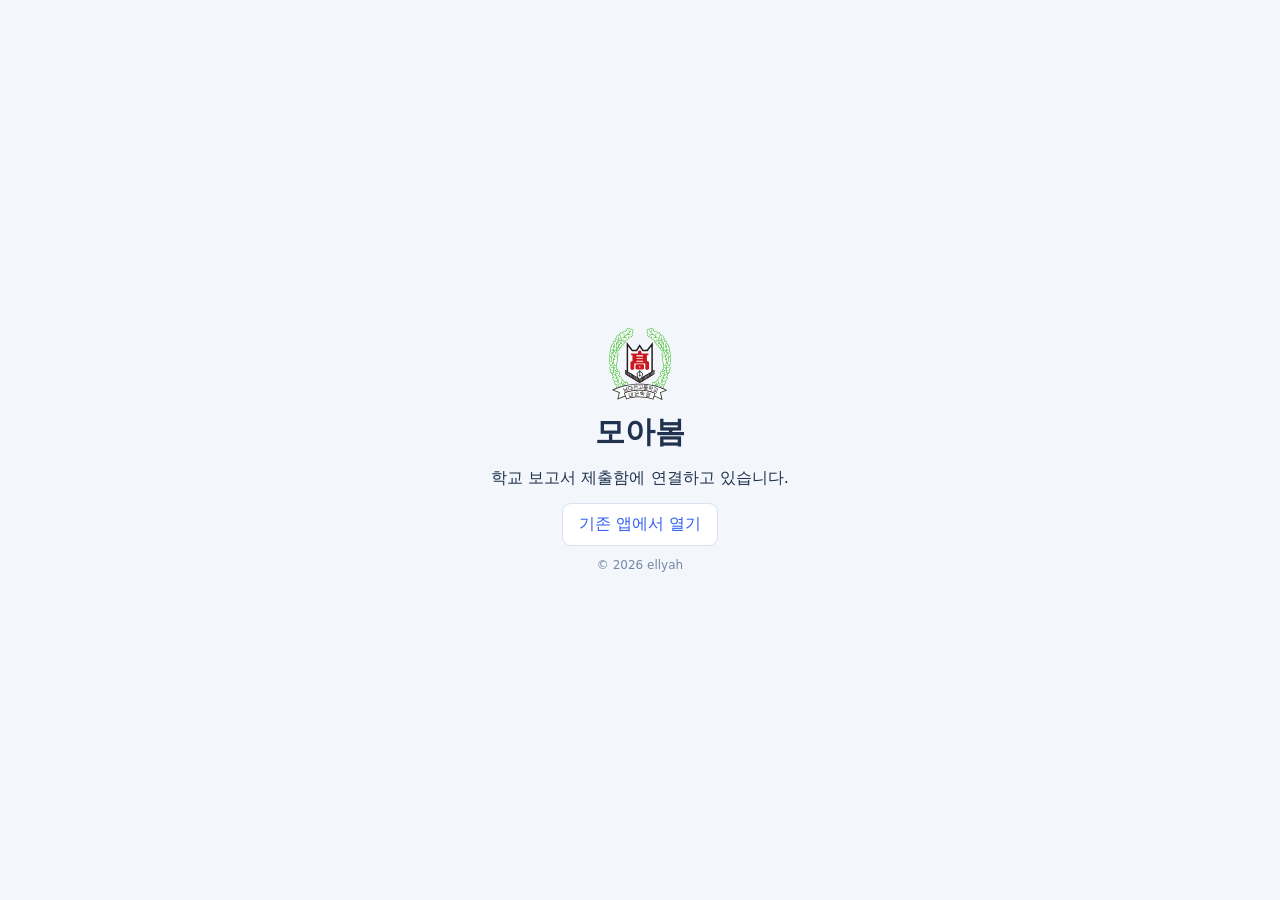
==== index.html @ 38ab5a9f "Add Moabom GitHub Pages launcher with guarded Google app embedding" ====
<!doctype html>
<html lang="ko"><head><meta charset="utf-8"><meta name="viewport" content="width=device-width,initial-scale=1,viewport-fit=cover"><meta name="referrer" content="no-referrer"><meta http-equiv="Content-Security-Policy" content="default-src 'none'; script-src 'self'; style-src 'self'; img-src 'self'; frame-src https://script.google.com https://*.googleusercontent.com https://accounts.google.com; connect-src 'none'; base-uri 'none'; form-action 'none'; object-src 'none'"><title>모아봄 | 학교 보고서 제출함</title><link rel="icon" href="school-logo.svg" type="image/svg+xml"><link rel="stylesheet" href="pages.css"><script src="pages.js" defer></script></head>
<body><section id="loading" aria-live="polite"><img src="school-logo.svg" alt="남대전고등학교" width="64" height="72"><h1>모아봄</h1><p id="status">학교 보고서 제출함에 연결하고 있습니다.</p><p id="fallback" hidden>연결이 늦거나 브라우저에서 차단된 경우 기존 앱을 열어 주세요.</p><a id="direct" href="https://script.google.com/macros/s/AKfycbwNx-tav4ugldAqagWKFkDG95o9bsc81qoh_vr4iOrEs1RVWPEumuZxIBYTlrE2ebY/exec" target="_blank" rel="noopener noreferrer">기존 앱에서 열기</a><button id="retry" type="button" hidden>다시 연결</button><small>© 2026 ellyah</small></section><iframe id="moabom" title="모아봄 학교 보고서 제출함" referrerpolicy="no-referrer" sandbox="allow-scripts allow-same-origin allow-forms allow-downloads allow-modals allow-popups allow-popups-to-escape-sandbox allow-top-navigation-by-user-activation" allow="fullscreen" hidden></iframe><noscript>JavaScript를 켜거나 기존 모아봄 앱 주소로 접속하세요.</noscript></body></html>
---- pages.css ----
html,body{margin:0;width:100%;height:100%;background:#f3f6fb;color:#20324e;font-family:system-ui,"Malgun Gothic",sans-serif}body{overflow:hidden}iframe{display:block;border:0;position:fixed;inset:0;width:100%;height:100vh;height:100dvh;background:white}iframe[hidden],[hidden]{display:none!important}#loading{position:fixed;inset:0;display:flex;flex-direction:column;align-items:center;justify-content:center;text-align:center;padding:24px;gap:12px}h1,p{margin:0}h1{font-size:30px}p{line-height:1.6;max-width:440px}a,button{display:inline-block;border:1px solid #d8e1f0;border-radius:9px;padding:10px 16px;background:white;color:#315ff4;font:inherit;text-decoration:none;cursor:pointer}small{color:#7588a5;font-size:12px}img{object-fit:contain}
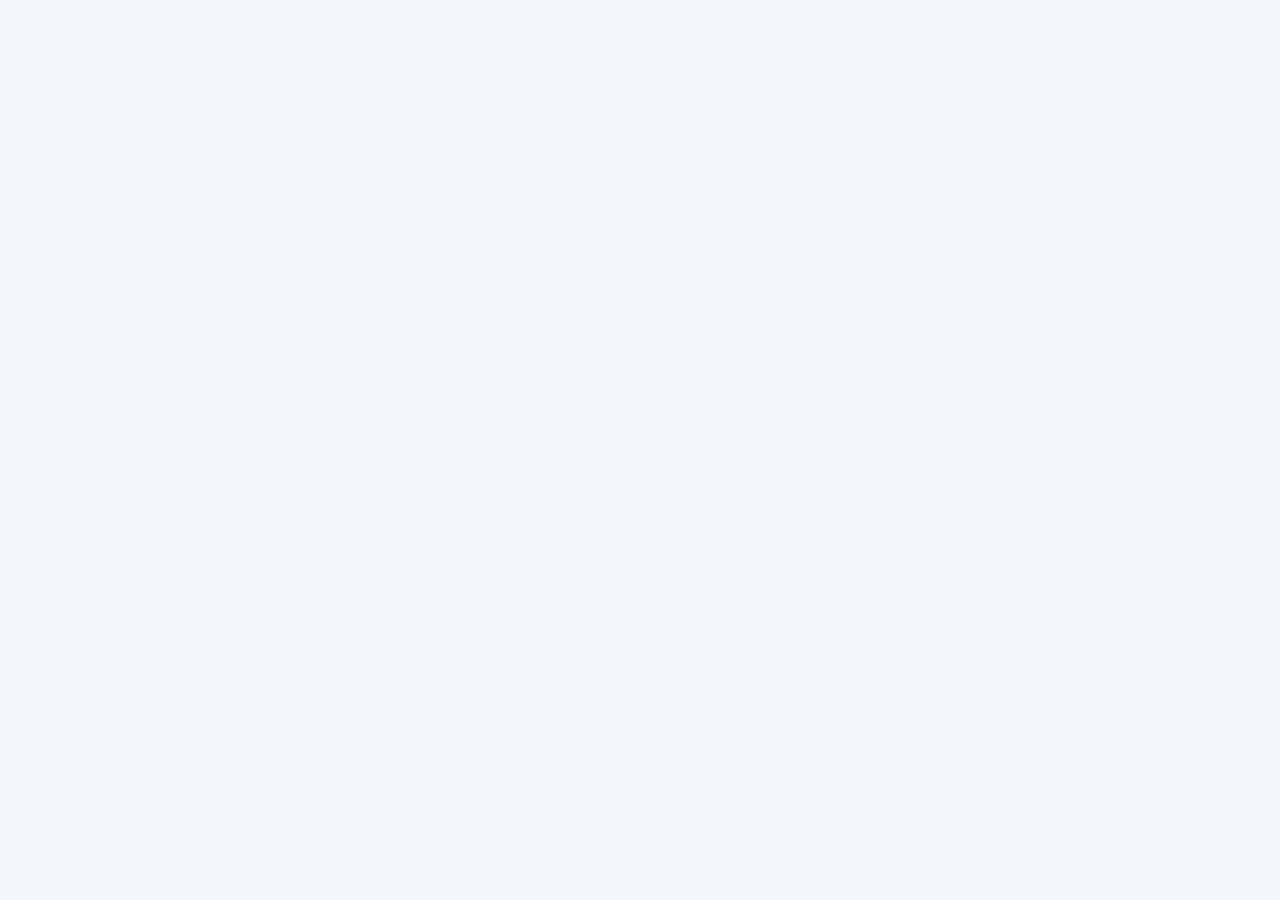
==== commit 97c13f56: "Open Moabom login directly within GitHub Pages" ====
--- a/index.html
+++ b/index.html
@@ -1,3 +1,3 @@
 <!doctype html>
 <html lang="ko"><head><meta charset="utf-8"><meta name="viewport" content="width=device-width,initial-scale=1,viewport-fit=cover"><meta name="referrer" content="no-referrer"><meta http-equiv="Content-Security-Policy" content="default-src 'none'; script-src 'self'; style-src 'self'; img-src 'self'; frame-src https://script.google.com https://*.googleusercontent.com https://accounts.google.com; connect-src 'none'; base-uri 'none'; form-action 'none'; object-src 'none'"><title>모아봄 | 학교 보고서 제출함</title><link rel="icon" href="school-logo.svg" type="image/svg+xml"><link rel="stylesheet" href="pages.css"><script src="pages.js" defer></script></head>
-<body><section id="loading" aria-live="polite"><img src="school-logo.svg" alt="남대전고등학교" width="64" height="72"><h1>모아봄</h1><p id="status">학교 보고서 제출함에 연결하고 있습니다.</p><p id="fallback" hidden>연결이 늦거나 브라우저에서 차단된 경우 기존 앱을 열어 주세요.</p><a id="direct" href="https://script.google.com/macros/s/AKfycbwNx-tav4ugldAqagWKFkDG95o9bsc81qoh_vr4iOrEs1RVWPEumuZxIBYTlrE2ebY/exec" target="_blank" rel="noopener noreferrer">기존 앱에서 열기</a><button id="retry" type="button" hidden>다시 연결</button><small>© 2026 ellyah</small></section><iframe id="moabom" title="모아봄 학교 보고서 제출함" referrerpolicy="no-referrer" sandbox="allow-scripts allow-same-origin allow-forms allow-downloads allow-modals allow-popups allow-popups-to-escape-sandbox allow-top-navigation-by-user-activation" allow="fullscreen" hidden></iframe><noscript>JavaScript를 켜거나 기존 모아봄 앱 주소로 접속하세요.</noscript></body></html>
+<body><iframe id="moabom" title="모아봄 학교 보고서 제출함" referrerpolicy="no-referrer" sandbox="allow-scripts allow-same-origin allow-forms allow-downloads allow-modals allow-popups allow-popups-to-escape-sandbox allow-top-navigation-by-user-activation" allow="fullscreen"></iframe><div id="loading" role="status"><span id="status">모아봄을 불러오고 있습니다.</span><button id="retry" type="button" hidden>다시 연결</button></div><noscript>모아봄을 이용하려면 브라우저의 JavaScript를 켜 주세요.</noscript></body></html>
--- a/pages.css
+++ b/pages.css
@@ -1 +1 @@
-html,body{margin:0;width:100%;height:100%;background:#f3f6fb;color:#20324e;font-family:system-ui,"Malgun Gothic",sans-serif}body{overflow:hidden}iframe{display:block;border:0;position:fixed;inset:0;width:100%;height:100vh;height:100dvh;background:white}iframe[hidden],[hidden]{display:none!important}#loading{position:fixed;inset:0;display:flex;flex-direction:column;align-items:center;justify-content:center;text-align:center;padding:24px;gap:12px}h1,p{margin:0}h1{font-size:30px}p{line-height:1.6;max-width:440px}a,button{display:inline-block;border:1px solid #d8e1f0;border-radius:9px;padding:10px 16px;background:white;color:#315ff4;font:inherit;text-decoration:none;cursor:pointer}small{color:#7588a5;font-size:12px}img{object-fit:contain}
+html,body{margin:0;width:100%;height:100%;background:#f3f6fb;color:#20324e;font-family:system-ui,"Malgun Gothic",sans-serif}body{overflow:hidden}iframe{display:block;border:0;position:fixed;inset:0;width:100%;height:100vh;height:100dvh;background:#f3f6fb}[hidden]{display:none!important}#loading{position:fixed;z-index:2;top:12px;left:50%;transform:translateX(-50%);display:flex;align-items:center;gap:8px;max-width:calc(100% - 32px);padding:8px 12px;border:1px solid #d8e1f0;border-radius:8px;background:white;font-size:13px;white-space:nowrap}button{border:1px solid #d8e1f0;border-radius:6px;padding:5px 8px;background:white;color:#315ff4;font:inherit;cursor:pointer}noscript{position:fixed;z-index:3;inset:0;background:white;padding:24px}
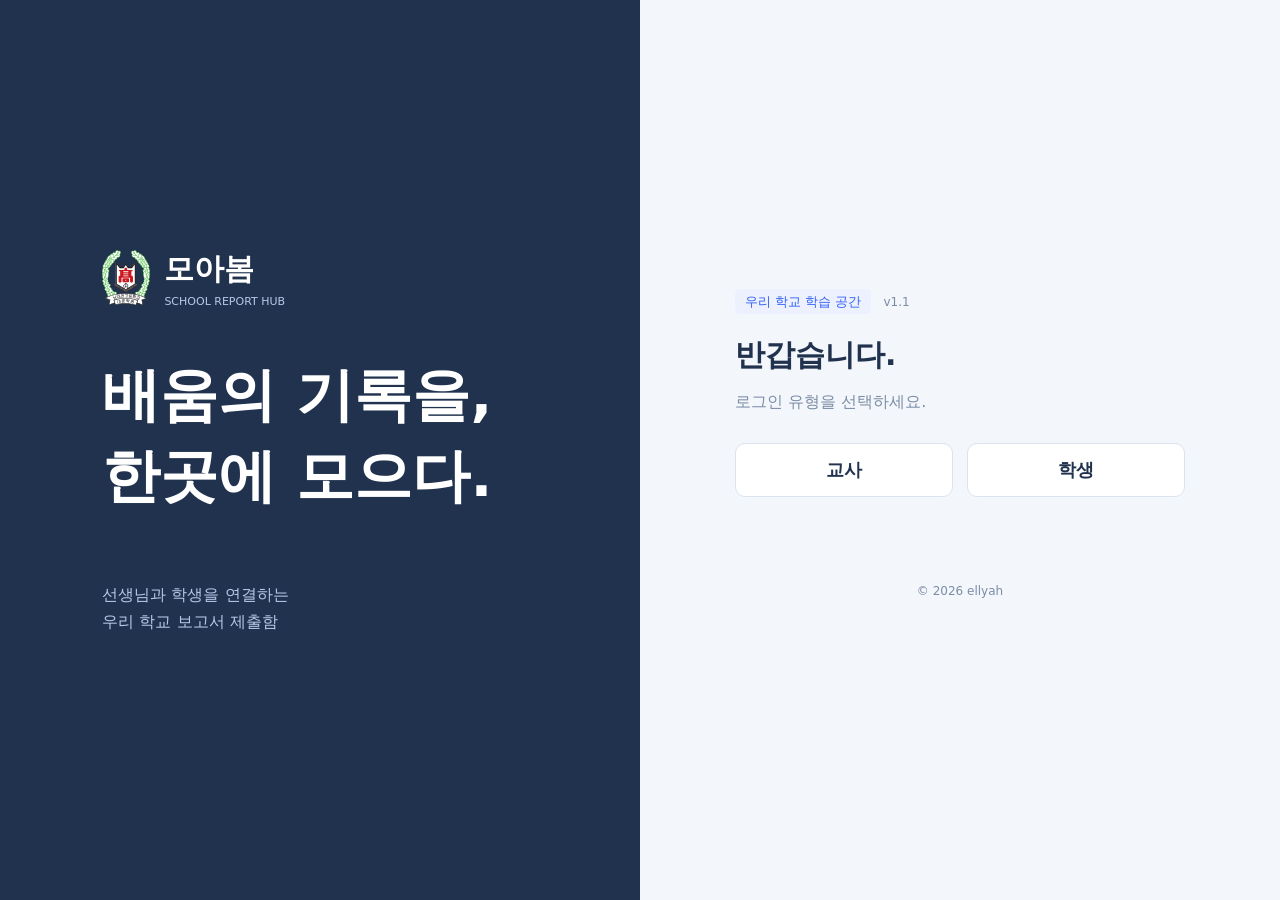
==== commit 89b89e24: "Activate verified public role entry for deployed Apps Script 72" ====
--- a/index.html
+++ b/index.html
@@ -1,3 +1,23 @@
-<!doctype html>
-<html lang="ko"><head><meta charset="utf-8"><meta name="viewport" content="width=device-width,initial-scale=1,viewport-fit=cover"><meta name="referrer" content="no-referrer"><meta http-equiv="Content-Security-Policy" content="default-src 'none'; script-src 'self'; style-src 'self'; img-src 'self'; frame-src https://script.google.com https://*.googleusercontent.com https://accounts.google.com; connect-src 'none'; base-uri 'none'; form-action 'none'; object-src 'none'"><title>모아봄 | 학교 보고서 제출함</title><link rel="icon" href="school-logo.svg" type="image/svg+xml"><link rel="stylesheet" href="pages.css"><script src="pages.js" defer></script></head>
-<body><iframe id="moabom" title="모아봄 학교 보고서 제출함" referrerpolicy="no-referrer" sandbox="allow-scripts allow-same-origin allow-forms allow-downloads allow-modals allow-popups allow-popups-to-escape-sandbox allow-top-navigation-by-user-activation" allow="fullscreen"></iframe><div id="loading" role="status"><span id="status">모아봄을 불러오고 있습니다.</span><button id="retry" type="button" hidden>다시 연결</button></div><noscript>모아봄을 이용하려면 브라우저의 JavaScript를 켜 주세요.</noscript></body></html>
+<!doctype html><html lang="ko"><head><meta charset="utf-8"><meta name="viewport" content="width=device-width,initial-scale=1,viewport-fit=cover"><meta name="referrer" content="no-referrer"><meta http-equiv="Content-Security-Policy" content="default-src 'none'; script-src 'sha256-KWu9U8ZPyHPxrJO3HJqR7cdCT1ikMYceHkSfroTapzM='; style-src 'sha256-lILZA5qICegjXMzcTE6iMkeFlIVbATDjOSggg9dSCBw='; img-src 'self'; frame-src https://script.google.com https://*.googleusercontent.com https://accounts.google.com; connect-src 'none'; base-uri 'none'; form-action 'none'; object-src 'none'"><title>모아봄 | 학교 보고서 제출함</title><link rel="icon" href="school-logo.svg" type="image/svg+xml"><link rel="preconnect" href="https://script.google.com"><style>*{box-sizing:border-box}html,body{margin:0;background:#f3f6fb;color:#20324e;font-family:system-ui,"Malgun Gothic",sans-serif}iframe{position:fixed;inset:0;width:100%;height:100vh;height:100dvh;border:0}#public-entry{position:fixed;inset:0;z-index:2;display:grid;grid-template-columns:1fr 1fr;background:#f3f6fb;overflow:auto}header{display:flex;align-items:center;gap:14px}header strong{font-size:30px}header small{display:block;font-size:11px;font-weight:400;margin-top:5px;color:#b6c9e8}.art{background:#20324e;color:white;padding:8vw;display:flex;flex-direction:column;justify-content:center}.art h1{font-size:clamp(36px,4.5vw,64px);line-height:1.4}.art p{line-height:1.7;color:#b6c9e8}.body{display:grid;align-content:center;padding:5vw}.box{width:100%;max-width:450px;margin:auto}.badge{font-size:13px;color:#315ff4;background:#edf1ff;border-radius:5px;padding:5px 10px}.version{font-size:12px;color:#7c8da6;margin-left:12px}h2{font-size:30px;margin:24px 0 14px}.quiet{color:#7c8da6}.roles{display:flex;gap:14px;margin-top:30px}.roles button{flex:1;min-height:54px;font-family:inherit;font-size:18px;font-weight:700;background:white;color:#20324e;border:1px solid #dbe3ef;border-radius:10px;cursor:pointer}.roles button[aria-pressed=true]{background:#315ff4;color:white;border-color:#315ff4}#entry-status{min-height:44px;line-height:1.5;font-size:14px;color:#7588a5;margin-top:18px}.copyright{font-size:12px;color:#7c8da6;text-align:center;margin-top:25px}[hidden]{display:none!important}@media(max-width:700px){#public-entry{grid-template-columns:1fr}.art{display:none}.body{padding:24px;min-height:100dvh}}</style></head><body><iframe id="moabom" title="모아봄 Google 로그인 및 학교 보고서 제출함" referrerpolicy="no-referrer" sandbox="allow-scripts allow-same-origin allow-forms allow-downloads allow-modals allow-popups allow-popups-to-escape-sandbox allow-top-navigation-by-user-activation"></iframe><section id="public-entry"><div class="art"><header><img src="school-logo.svg" alt="학교 로고" width="48" height="60"><div><strong>모아봄</strong><small>SCHOOL REPORT HUB</small></div></header><h1>배움의 기록을,<br>한곳에 모으다.</h1><p>선생님과 학생을 연결하는<br>우리 학교 보고서 제출함</p></div><div class="body"><div class="box"><span class="badge">우리 학교 학습 공간</span><small class="version">v1.1</small><h2>반갑습니다.</h2><p class="quiet">로그인 유형을 선택하세요.</p><div class="roles" role="group" aria-label="로그인 유형"><button type="button" data-entry-role="teacher" aria-pressed="false">교사</button><button type="button" data-entry-role="student" aria-pressed="false">학생</button></div><p id="entry-status" role="status"></p><p class="copyright">© 2026 ellyah</p></div></div></section><noscript>JavaScript를 켜 주세요.</noscript><script>/* Public role choice only. No account names, credentials, rosters or sessions. */
+'use strict';
+(()=>{
+ const origin='https://2026ndjhs.github.io',channel='moabom-pages-v1';
+ const frame=document.querySelector('#moabom'),entry=document.querySelector('#public-entry'),status=document.querySelector('#entry-status');
+ const target='https://script.google.com/macros/s/AKfycbwNx-tav4ugldAqagWKFkDG95o9bsc81qoh_vr4iOrEs1RVWPEumuZxIBYTlrE2ebY/exec?embed=moabom-pages-v1&moabom_host=github-pages-v1';
+ if(window.self!==window.top){status.textContent='모아봄 공식 주소에서 열어 주세요.';return;}
+ let source=null,sourceOrigin='',nonce='',ready=false,role='',timer;
+ const allowedOrigin=value=>{try{const u=new URL(value);return u.protocol==='https:'&&(u.hostname==='script.google.com'||u.hostname.endsWith('.googleusercontent.com'));}catch(error){return false;}};
+ function openRole(){if(!ready||!role)return;status.textContent='Google에서 로그인 입력창을 열고 있습니다.';source.postMessage({type:'moabom:entry-role',channel,nonce,role},sourceOrigin);}
+ document.querySelectorAll('[data-entry-role]').forEach(button=>button.addEventListener('click',()=>{role=button.dataset.entryRole;document.querySelectorAll('[data-entry-role]').forEach(b=>b.setAttribute('aria-pressed',String(b===button)));status.textContent=ready?'로그인 입력창을 열고 있습니다.':'Google 로그인 서버에 연결하고 있습니다.';openRole();}));
+ window.addEventListener('message',event=>{
+  if(!allowedOrigin(event.origin)||!event.source||event.source===window)return;
+  try{if(event.source.top!==window)return;}catch(error){return;}
+  const d=event.data;if(!d||d.channel!==channel||typeof d.nonce!=='string'||!/^[a-f0-9-]{36}$/i.test(d.nonce))return;
+  if(d.type==='moabom:hello'){source=event.source;sourceOrigin=event.origin;nonce=d.nonce;source.postMessage({type:'moabom:approved',channel,nonce,path:'/moabom/'},sourceOrigin);return;}
+  if(event.source!==source||event.origin!==sourceOrigin||d.nonce!==nonce)return;
+  if(d.type==='moabom:entry-ready'){ready=true;clearTimeout(timer);status.textContent='';if(d.authenticated===true){entry.hidden=true;return;}openRole();}
+  if(d.type==='moabom:entry-open'){entry.hidden=true;}
+ });
+ frame.src=target;
+ timer=setTimeout(()=>{if(!ready&&!entry.hidden)status.textContent='Google 연결이 늦어지고 있습니다. 잠시 기다려 주세요.';},15000);
+})();</script></body></html>
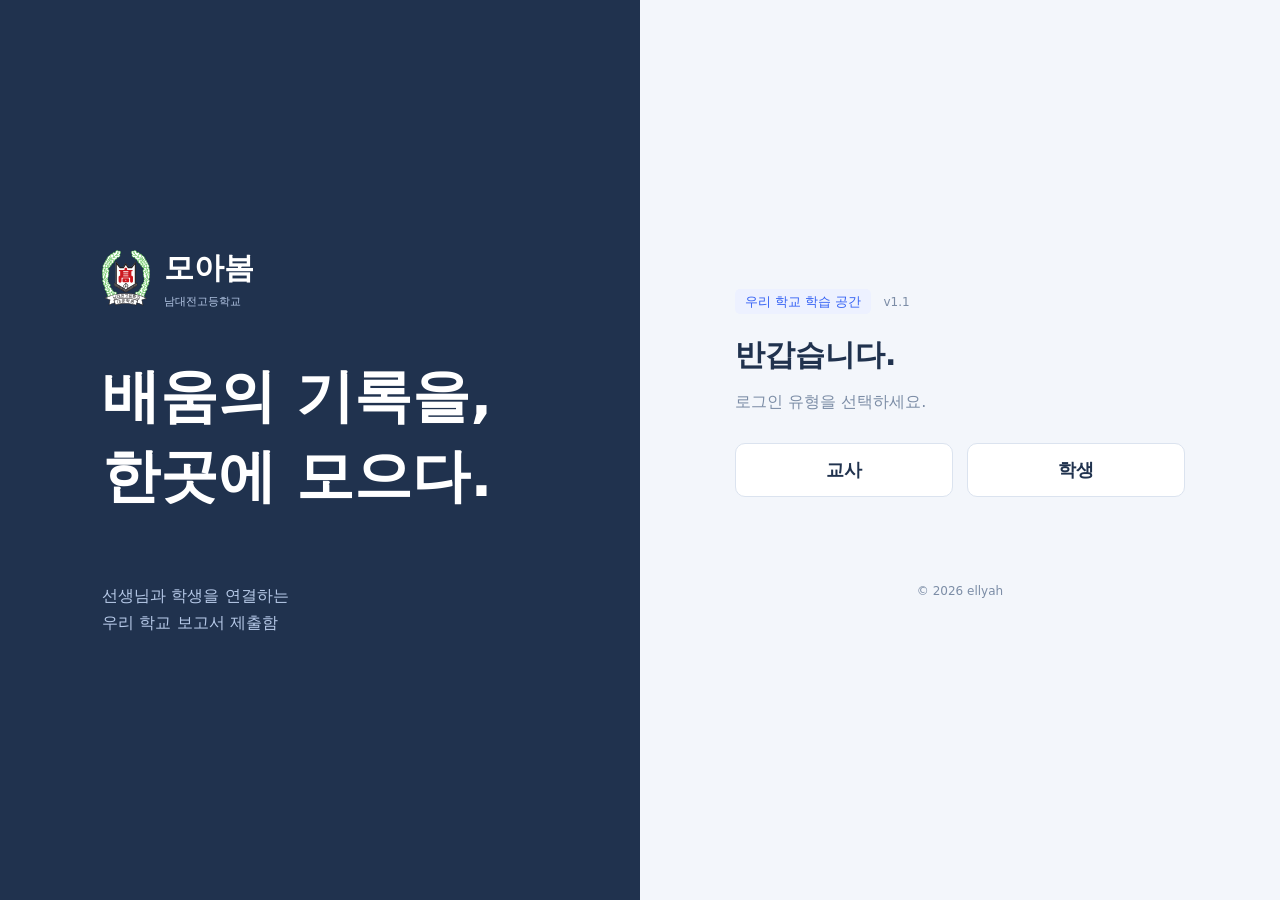
==== commit 5f0a17f8: "Show school name under Moabom branding" ====
--- a/index.html
+++ b/index.html
@@ -1,8 +1,9 @@
-<!doctype html><html lang="ko"><head><meta charset="utf-8"><meta name="viewport" content="width=device-width,initial-scale=1,viewport-fit=cover"><meta name="referrer" content="no-referrer"><meta http-equiv="Content-Security-Policy" content="default-src 'none'; script-src 'sha256-KWu9U8ZPyHPxrJO3HJqR7cdCT1ikMYceHkSfroTapzM='; style-src 'sha256-lILZA5qICegjXMzcTE6iMkeFlIVbATDjOSggg9dSCBw='; img-src 'self'; frame-src https://script.google.com https://*.googleusercontent.com https://accounts.google.com; connect-src 'none'; base-uri 'none'; form-action 'none'; object-src 'none'"><title>모아봄 | 학교 보고서 제출함</title><link rel="icon" href="school-logo.svg" type="image/svg+xml"><link rel="preconnect" href="https://script.google.com"><style>*{box-sizing:border-box}html,body{margin:0;background:#f3f6fb;color:#20324e;font-family:system-ui,"Malgun Gothic",sans-serif}iframe{position:fixed;inset:0;width:100%;height:100vh;height:100dvh;border:0}#public-entry{position:fixed;inset:0;z-index:2;display:grid;grid-template-columns:1fr 1fr;background:#f3f6fb;overflow:auto}header{display:flex;align-items:center;gap:14px}header strong{font-size:30px}header small{display:block;font-size:11px;font-weight:400;margin-top:5px;color:#b6c9e8}.art{background:#20324e;color:white;padding:8vw;display:flex;flex-direction:column;justify-content:center}.art h1{font-size:clamp(36px,4.5vw,64px);line-height:1.4}.art p{line-height:1.7;color:#b6c9e8}.body{display:grid;align-content:center;padding:5vw}.box{width:100%;max-width:450px;margin:auto}.badge{font-size:13px;color:#315ff4;background:#edf1ff;border-radius:5px;padding:5px 10px}.version{font-size:12px;color:#7c8da6;margin-left:12px}h2{font-size:30px;margin:24px 0 14px}.quiet{color:#7c8da6}.roles{display:flex;gap:14px;margin-top:30px}.roles button{flex:1;min-height:54px;font-family:inherit;font-size:18px;font-weight:700;background:white;color:#20324e;border:1px solid #dbe3ef;border-radius:10px;cursor:pointer}.roles button[aria-pressed=true]{background:#315ff4;color:white;border-color:#315ff4}#entry-status{min-height:44px;line-height:1.5;font-size:14px;color:#7588a5;margin-top:18px}.copyright{font-size:12px;color:#7c8da6;text-align:center;margin-top:25px}[hidden]{display:none!important}@media(max-width:700px){#public-entry{grid-template-columns:1fr}.art{display:none}.body{padding:24px;min-height:100dvh}}</style></head><body><iframe id="moabom" title="모아봄 Google 로그인 및 학교 보고서 제출함" referrerpolicy="no-referrer" sandbox="allow-scripts allow-same-origin allow-forms allow-downloads allow-modals allow-popups allow-popups-to-escape-sandbox allow-top-navigation-by-user-activation"></iframe><section id="public-entry"><div class="art"><header><img src="school-logo.svg" alt="학교 로고" width="48" height="60"><div><strong>모아봄</strong><small>SCHOOL REPORT HUB</small></div></header><h1>배움의 기록을,<br>한곳에 모으다.</h1><p>선생님과 학생을 연결하는<br>우리 학교 보고서 제출함</p></div><div class="body"><div class="box"><span class="badge">우리 학교 학습 공간</span><small class="version">v1.1</small><h2>반갑습니다.</h2><p class="quiet">로그인 유형을 선택하세요.</p><div class="roles" role="group" aria-label="로그인 유형"><button type="button" data-entry-role="teacher" aria-pressed="false">교사</button><button type="button" data-entry-role="student" aria-pressed="false">학생</button></div><p id="entry-status" role="status"></p><p class="copyright">© 2026 ellyah</p></div></div></section><noscript>JavaScript를 켜 주세요.</noscript><script>/* Public role choice only. No account names, credentials, rosters or sessions. */
+<!doctype html><html lang="ko"><head><meta charset="utf-8"><meta name="viewport" content="width=device-width,initial-scale=1,viewport-fit=cover"><meta name="referrer" content="no-referrer"><meta http-equiv="Content-Security-Policy" content="default-src 'none'; script-src 'sha256-QLjkZJSPZmxcXq8GC11COSm0xwZ4HqKWjfJW0zpxAX0=' 'sha256-PJ66K84yzG9hn5YhMxeMYDoB5tGJtEa6aXwbbPFRfnw='; style-src 'sha256-OyX1ueK/bZvlzcIDFoFUWpZhr+82VeOYDPqep1xwsMA='; img-src 'self'; frame-src https://script.google.com https://*.googleusercontent.com https://accounts.google.com; connect-src 'none'; base-uri 'none'; form-action 'none'; object-src 'none'"><title>모아봄 | 학교 보고서 제출함</title><link rel="icon" href="school-logo.svg" type="image/svg+xml"><link rel="preconnect" href="https://script.google.com"><style>*{box-sizing:border-box}html,body{margin:0;background:#f3f6fb;color:#20324e;font-family:system-ui,"Malgun Gothic",sans-serif}iframe{position:fixed;inset:0;width:100%;height:100vh;height:100dvh;border:0}#public-entry{position:fixed;inset:0;z-index:2;display:grid;grid-template-columns:1fr 1fr;background:#f3f6fb;overflow:auto}header{display:flex;align-items:center;gap:14px}header strong{font-size:30px}header small{display:block;font-size:11px;font-weight:400;margin-top:5px;color:#b6c9e8}.art{background:#20324e;color:white;padding:8vw;display:flex;flex-direction:column;justify-content:center}.art h1{font-size:clamp(36px,4.5vw,64px);line-height:1.4}.art p{line-height:1.7;color:#b6c9e8}.body{display:grid;align-content:center;padding:5vw}.box{width:100%;max-width:450px;margin:auto}.badge{font-size:13px;color:#315ff4;background:#edf1ff;border-radius:5px;padding:5px 10px}.version{font-size:12px;color:#7c8da6;margin-left:12px}h2{font-size:30px;margin:24px 0 14px}.quiet{color:#7c8da6}.roles{display:flex;gap:14px;margin-top:30px}.roles button{flex:1;min-height:54px;font-family:inherit;font-size:18px;font-weight:700;background:white;color:#20324e;border:1px solid #dbe3ef;border-radius:10px;cursor:pointer}.roles button[aria-pressed=true]{background:#315ff4;color:white;border-color:#315ff4}#entry-status{min-height:44px;line-height:1.5;font-size:14px;color:#7588a5;margin-top:18px}.copyright{font-size:12px;color:#7c8da6;text-align:center;margin-top:25px}[hidden]{display:none!important}@media(max-width:700px){#public-entry{grid-template-columns:1fr}.art{display:none}.body{padding:24px;min-height:100dvh}}#resume-screen{display:none;position:fixed;inset:0;z-index:3;background:#f3f6fb;align-items:center;justify-content:center;color:#7588a5;font-size:14px}html[data-refreshing=true] #public-entry{display:none}html[data-refreshing=true] #resume-screen:not([hidden]){display:flex}</style><script>try{if(performance.getEntriesByType('navigation')[0]?.type==='reload')document.documentElement.dataset.refreshing='true';}catch(error){}</script></head><body><iframe id="moabom" title="모아봄 Google 로그인 및 학교 보고서 제출함" referrerpolicy="no-referrer" sandbox="allow-scripts allow-same-origin allow-forms allow-downloads allow-modals allow-popups allow-popups-to-escape-sandbox allow-top-navigation-by-user-activation"></iframe><div id="resume-screen" role="status"><span id="resume-status">현재 화면을 새로고침하고 있습니다.</span></div><section id="public-entry"><div class="art"><header><img src="school-logo.svg" alt="학교 로고" width="48" height="60"><div><strong>모아봄</strong><small>남대전고등학교</small></div></header><h1>배움의 기록을,<br>한곳에 모으다.</h1><p>선생님과 학생을 연결하는<br>우리 학교 보고서 제출함</p></div><div class="body"><div class="box"><span class="badge">우리 학교 학습 공간</span><small class="version">v1.1</small><h2>반갑습니다.</h2><p class="quiet">로그인 유형을 선택하세요.</p><div class="roles" role="group" aria-label="로그인 유형"><button type="button" data-entry-role="teacher" aria-pressed="false">교사</button><button type="button" data-entry-role="student" aria-pressed="false">학생</button></div><p id="entry-status" role="status"></p><p class="copyright">© 2026 ellyah</p></div></div></section><noscript>JavaScript를 켜 주세요.</noscript><script>/* Public role choice only. No account names, credentials, rosters or sessions. */
 'use strict';
 (()=>{
  const origin='https://2026ndjhs.github.io',channel='moabom-pages-v1';
- const frame=document.querySelector('#moabom'),entry=document.querySelector('#public-entry'),status=document.querySelector('#entry-status');
+ const frame=document.querySelector('#moabom'),entry=document.querySelector('#public-entry'),status=document.querySelector('#entry-status'),resume=document.querySelector('#resume-screen');
+ function endResume(){delete document.documentElement.dataset.refreshing;if(resume)resume.hidden=true;}
  const target='https://script.google.com/macros/s/AKfycbwNx-tav4ugldAqagWKFkDG95o9bsc81qoh_vr4iOrEs1RVWPEumuZxIBYTlrE2ebY/exec?embed=moabom-pages-v1&moabom_host=github-pages-v1';
  if(window.self!==window.top){status.textContent='모아봄 공식 주소에서 열어 주세요.';return;}
  let source=null,sourceOrigin='',nonce='',ready=false,role='',timer;
@@ -15,9 +16,9 @@
   const d=event.data;if(!d||d.channel!==channel||typeof d.nonce!=='string'||!/^[a-f0-9-]{36}$/i.test(d.nonce))return;
   if(d.type==='moabom:hello'){source=event.source;sourceOrigin=event.origin;nonce=d.nonce;source.postMessage({type:'moabom:approved',channel,nonce,path:'/moabom/'},sourceOrigin);return;}
   if(event.source!==source||event.origin!==sourceOrigin||d.nonce!==nonce)return;
-  if(d.type==='moabom:entry-ready'){ready=true;clearTimeout(timer);status.textContent='';if(d.authenticated===true){entry.hidden=true;return;}openRole();}
-  if(d.type==='moabom:entry-open'){entry.hidden=true;}
+  if(d.type==='moabom:entry-ready'){ready=true;clearTimeout(timer);status.textContent='';endResume();if(d.authenticated===true){entry.hidden=true;return;}entry.hidden=false;openRole();}
+  if(d.type==='moabom:entry-open'){endResume();entry.hidden=true;}
  });
  frame.src=target;
- timer=setTimeout(()=>{if(!ready&&!entry.hidden)status.textContent='Google 연결이 늦어지고 있습니다. 잠시 기다려 주세요.';},15000);
+ timer=setTimeout(()=>{if(!ready){status.textContent='Google 연결이 늦어지고 있습니다. 잠시 기다려 주세요.';const message=document.querySelector('#resume-status');if(message)message.textContent='연결이 지연되고 있습니다. 현재 화면을 확인하는 중입니다.';}},15000);
 })();</script></body></html>
